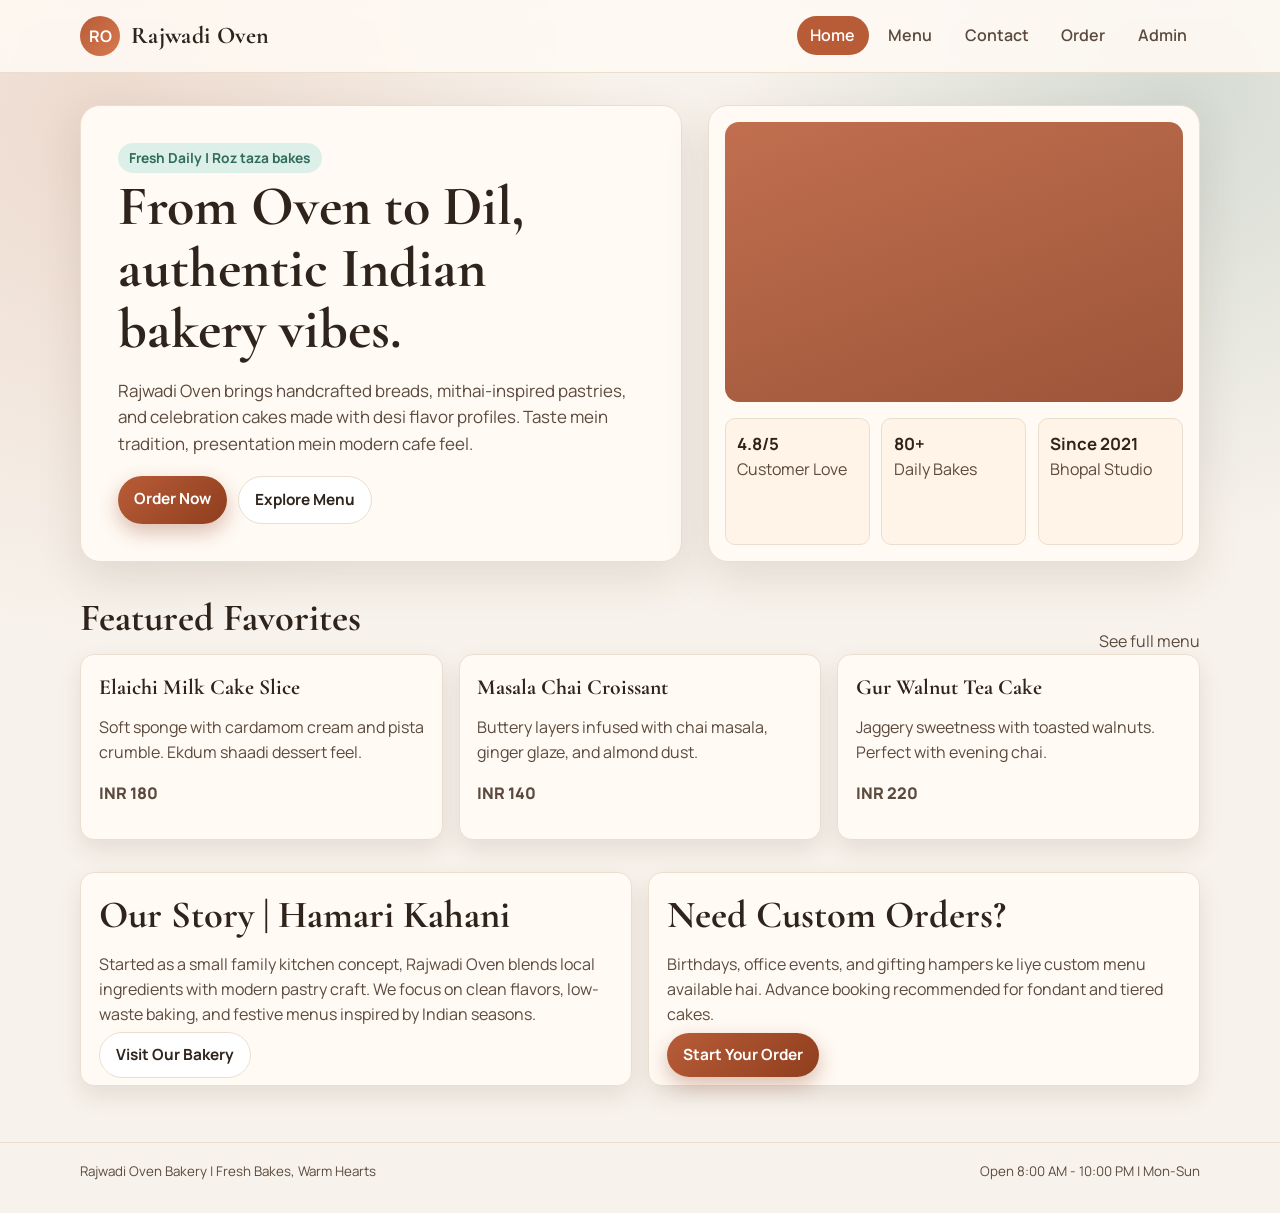
==== frontend/html/index.html @ 5b85b8dc "Initial commit: Indian Bakery project" ====
<!doctype html>
<html lang="en">
  <head>
    <meta charset="UTF-8" />
    <meta name="viewport" content="width=device-width, initial-scale=1.0" />
    <title>Rajwadi Oven | Indian Bakery</title>
    <link rel="preconnect" href="https://fonts.googleapis.com" />
    <link rel="preconnect" href="https://fonts.gstatic.com" crossorigin />
    <link href="https://fonts.googleapis.com/css2?family=Cormorant+Garamond:wght@600;700&family=Manrope:wght@400;500;600;700;800&display=swap" rel="stylesheet" />
    <link rel="stylesheet" href="../css/styles.css" />
  </head>
  <body>
    <header class="site-header">
      <div class="container nav-wrap">
        <a class="brand" href="index.html" aria-label="Bakery home">
          <span class="brand-badge" data-template="brand-initials">RO</span>
          <span class="brand-text" data-template="brand-name">Rajwadi Oven</span>
        </a>
        <button class="nav-toggle" data-nav-toggle aria-expanded="false" aria-controls="main-nav" aria-label="Toggle menu">Menu</button>
        <nav>
          <ul class="nav-menu" id="main-nav" data-nav-menu>
            <li><a class="nav-link active" href="index.html">Home</a></li>
            <li><a class="nav-link" href="menu.html">Menu</a></li>
            <li><a class="nav-link" href="contact.html">Contact</a></li>
            <li><a class="nav-link" href="order.html">Order</a></li>
            <li><a class="nav-link" href="admin.html">Admin</a></li>
          </ul>
        </nav>
      </div>
    </header>

    <main class="main">
      <div class="container">
        <section class="hero">
          <article class="hero-panel reveal">
            <span class="pill">Fresh Daily | Roz taza bakes</span>
            <h1 data-template="hero-tagline">From Oven to Dil, <br />authentic Indian bakery vibes.</h1>
            <p class="lead">
              Rajwadi Oven brings handcrafted breads, mithai-inspired pastries, and celebration cakes made with desi flavor profiles.
              Taste mein tradition, presentation mein modern cafe feel.
            </p>
            <div class="button-row">
              <a class="btn btn-primary" href="order.html">Order Now</a>
              <a class="btn btn-secondary" href="menu.html">Explore Menu</a>
            </div>
          </article>
          <aside class="hero-media reveal delay-1" aria-label="Bakery showcase">
            <div class="hero-media-art"></div>
            <div class="hero-stats">
              <div class="stat">
                <strong>4.8/5</strong>
                <div class="muted">Customer Love</div>
              </div>
              <div class="stat">
                <strong>80+</strong>
                <div class="muted">Daily Bakes</div>
              </div>
              <div class="stat">
                <strong>Since 2021</strong>
                <div class="muted"><span data-template="city">Bhopal</span> Studio</div>
              </div>
            </div>
          </aside>
        </section>

        <section class="section">
          <div class="section-header">
            <h2>Featured Favorites</h2>
            <a class="muted" href="menu.html">See full menu</a>
          </div>
          <div class="grid grid-3">
            <article class="card reveal delay-1">
              <h3>Elaichi Milk Cake Slice</h3>
              <p>Soft sponge with cardamom cream and pista crumble. Ekdum shaadi dessert feel.</p>
              <p class="price">INR 180</p>
            </article>
            <article class="card reveal delay-2">
              <h3>Masala Chai Croissant</h3>
              <p>Buttery layers infused with chai masala, ginger glaze, and almond dust.</p>
              <p class="price">INR 140</p>
            </article>
            <article class="card reveal delay-3">
              <h3>Gur Walnut Tea Cake</h3>
              <p>Jaggery sweetness with toasted walnuts. Perfect with evening chai.</p>
              <p class="price">INR 220</p>
            </article>
          </div>
        </section>

        <section class="section grid grid-2">
          <article class="card reveal">
            <h2>Our Story | Hamari Kahani</h2>
            <p>
              Started as a small family kitchen concept, Rajwadi Oven blends local ingredients with modern pastry craft.
              We focus on clean flavors, low-waste baking, and festive menus inspired by Indian seasons.
            </p>
            <a class="btn btn-secondary" href="contact.html">Visit Our Bakery</a>
          </article>
          <article class="card reveal delay-1" data-feature="custom-orders-card">
            <h2>Need Custom Orders?</h2>
            <p>
              Birthdays, office events, and gifting hampers ke liye custom menu available hai. Advance booking recommended for fondant and tiered cakes.
            </p>
            <a class="btn btn-primary" href="order.html">Start Your Order</a>
          </article>
        </section>
      </div>
    </main>

    <footer class="site-footer">
      <div class="container footer-wrap">
        <small><span data-template="brand-name">Rajwadi Oven</span> Bakery | Fresh Bakes, Warm Hearts</small>
        <small>Open 8:00 AM - 10:00 PM | Mon-Sun</small>
      </div>
    </footer>

    <script src="../js/template-config.js"></script>
    <script src="../js/script.js"></script>
  </body>
</html>
---- frontend/css/styles.css ----
:root {
  --bg: #f7f2eb;
  --surface: #fffaf4;
  --surface-strong: #fff4e7;
  --ink: #2f241c;
  --ink-soft: #5b4a3d;
  --brand: #b85c38;
  --brand-dark: #8f3e1e;
  --accent: #2f6b59;
  --accent-soft: #dcefe8;
  --ring: #f2bf62;
  --line: #eadfcf;
  --danger: #b3261e;
  --success: #1b7f4a;
  --radius-lg: 20px;
  --radius-md: 14px;
  --radius-sm: 10px;
  --shadow-soft: 0 16px 45px rgba(74, 50, 34, 0.12);
  --shadow-card: 0 10px 24px rgba(56, 39, 28, 0.1);
  --container: min(1120px, 92vw);
}

* {
  box-sizing: border-box;
}

html,
body {
  margin: 0;
  padding: 0;
}

body {
  font-family: "Manrope", "Segoe UI", sans-serif;
  color: var(--ink);
  background:
    radial-gradient(circle at 8% 10%, rgba(184, 92, 56, 0.16), transparent 32%),
    radial-gradient(circle at 92% 8%, rgba(47, 107, 89, 0.17), transparent 27%),
    var(--bg);
  line-height: 1.55;
}

img {
  max-width: 100%;
  height: auto;
  border-radius: var(--radius-md);
}

a {
  color: inherit;
  text-decoration: none;
}

.container {
  width: var(--container);
  margin: 0 auto;
}

.site-header {
  position: sticky;
  top: 0;
  z-index: 100;
  backdrop-filter: blur(8px);
  background: rgba(255, 250, 244, 0.88);
  border-bottom: 1px solid var(--line);
}

.nav-wrap {
  display: flex;
  align-items: center;
  justify-content: space-between;
  min-height: 72px;
  gap: 1rem;
}

.brand {
  display: flex;
  align-items: center;
  gap: 0.7rem;
}

.brand-badge {
  width: 40px;
  height: 40px;
  display: grid;
  place-items: center;
  border-radius: 50%;
  background: linear-gradient(135deg, var(--brand), #d77a4f);
  color: #fff;
  font-weight: 700;
}

.brand-text {
  font-family: "Cormorant Garamond", Georgia, serif;
  font-size: 1.5rem;
  font-weight: 700;
  letter-spacing: 0.3px;
}

.nav-toggle {
  display: none;
  border: 1px solid var(--line);
  background: #fff;
  border-radius: var(--radius-sm);
  padding: 0.45rem 0.65rem;
  cursor: pointer;
}

.nav-menu {
  display: flex;
  list-style: none;
  margin: 0;
  padding: 0;
  gap: 0.4rem;
}

.nav-link {
  padding: 0.52rem 0.82rem;
  border-radius: 999px;
  color: var(--ink-soft);
  font-weight: 600;
  transition: background-color 0.2s ease, color 0.2s ease;
}

.nav-link:hover,
.nav-link:focus-visible {
  background: #fff;
  color: var(--ink);
}

.nav-link.active {
  background: var(--brand);
  color: #fff;
}

.main {
  padding: 2rem 0 3.5rem;
}

.hero {
  display: grid;
  grid-template-columns: 1.1fr 0.9fr;
  gap: 1.6rem;
  align-items: stretch;
}

.hero-panel,
.hero-media {
  background: var(--surface);
  border: 1px solid var(--line);
  border-radius: var(--radius-lg);
  box-shadow: var(--shadow-soft);
}

.hero-panel {
  padding: 2.3rem;
}

.pill {
  display: inline-flex;
  align-items: center;
  gap: 0.4rem;
  background: var(--accent-soft);
  color: var(--accent);
  border-radius: 999px;
  padding: 0.28rem 0.72rem;
  font-size: 0.86rem;
  font-weight: 700;
}

h1,
h2,
h3 {
  font-family: "Cormorant Garamond", Georgia, serif;
  margin-top: 0.2rem;
  margin-bottom: 0.9rem;
  line-height: 1.1;
}

h1 {
  font-size: clamp(2rem, 4.6vw, 3.5rem);
}

h2 {
  font-size: clamp(1.55rem, 3vw, 2.4rem);
}

h3 {
  font-size: 1.35rem;
}

.lead {
  font-size: 1.06rem;
  color: var(--ink-soft);
  max-width: 56ch;
}

.button-row {
  display: flex;
  flex-wrap: wrap;
  gap: 0.7rem;
  margin-top: 1.2rem;
}

.btn {
  border: 0;
  border-radius: 999px;
  padding: 0.7rem 1rem;
  font-weight: 700;
  font-size: 0.96rem;
  cursor: pointer;
  transition: transform 0.15s ease, box-shadow 0.2s ease;
}

.btn:hover,
.btn:focus-visible {
  transform: translateY(-1px);
}

.btn-primary {
  background: linear-gradient(135deg, var(--brand), var(--brand-dark));
  color: #fff;
  box-shadow: 0 8px 20px rgba(143, 62, 30, 0.32);
}

.btn-secondary {
  background: #fff;
  color: var(--ink);
  border: 1px solid var(--line);
}

.hero-media {
  padding: 1rem;
  display: grid;
  grid-template-rows: auto 1fr;
  gap: 1rem;
}

.hero-media-art {
  min-height: 280px;
  border-radius: var(--radius-md);
  background:
    linear-gradient(160deg, rgba(184, 92, 56, 0.88), rgba(143, 62, 30, 0.88)),
    url("https://images.unsplash.com/photo-1495474472287-4d71bcdd2085?auto=format&fit=crop&w=1200&q=80") center/cover;
}

.hero-stats {
  display: grid;
  grid-template-columns: repeat(3, 1fr);
  gap: 0.7rem;
}

.stat {
  background: var(--surface-strong);
  border: 1px solid var(--line);
  border-radius: var(--radius-sm);
  padding: 0.72rem;
}

.stat strong {
  font-size: 1.05rem;
}

.section {
  margin-top: 2rem;
}

.section-header {
  display: flex;
  align-items: end;
  justify-content: space-between;
  gap: 1rem;
}

.grid {
  display: grid;
  gap: 1rem;
}

.grid-3 {
  grid-template-columns: repeat(3, minmax(0, 1fr));
}

.grid-2 {
  grid-template-columns: repeat(2, minmax(0, 1fr));
}

.card {
  background: var(--surface);
  border: 1px solid var(--line);
  border-radius: var(--radius-md);
  box-shadow: var(--shadow-card);
  padding: 1.1rem;
}

.card p {
  color: var(--ink-soft);
}

.price {
  font-weight: 800;
  color: var(--brand-dark);
}

.muted {
  color: var(--ink-soft);
}

.contact-list {
  list-style: none;
  margin: 0;
  padding: 0;
  display: grid;
  gap: 0.8rem;
}

.contact-list li {
  background: var(--surface);
  border: 1px solid var(--line);
  border-radius: var(--radius-sm);
  padding: 0.75rem;
}

.map-placeholder {
  min-height: 240px;
  border-radius: var(--radius-md);
  border: 1px dashed #c9b8a5;
  background:
    linear-gradient(45deg, rgba(47, 107, 89, 0.08), rgba(184, 92, 56, 0.08)),
    repeating-linear-gradient(90deg, transparent, transparent 14px, rgba(47, 107, 89, 0.08) 14px, rgba(47, 107, 89, 0.08) 16px);
  display: grid;
  place-items: center;
  text-align: center;
  color: var(--ink-soft);
  padding: 1rem;
}

.form {
  display: grid;
  gap: 1rem;
}

.form-grid {
  display: grid;
  grid-template-columns: repeat(2, minmax(0, 1fr));
  gap: 0.9rem;
}

.full-width {
  grid-column: 1 / -1;
}

label {
  display: grid;
  gap: 0.42rem;
  font-weight: 700;
  font-size: 0.95rem;
}

.form-grid > label {
  align-content: start;
  grid-template-rows: auto minmax(44px, auto) 1.1rem;
}

.order-adder-wrap,
.order-cart,
.schedule-fields {
  background: #fff;
  border: 1px solid var(--line);
  border-radius: var(--radius-sm);
  padding: 0.85rem;
}

.order-adder-wrap h3,
.order-cart h3 {
  margin-top: 0;
}

.order-add-row {
  display: grid;
  grid-template-columns: 1.3fr 0.8fr auto;
  gap: 0.8rem;
  align-items: end;
}

.inline-field {
  display: grid;
  gap: 0.4rem;
  font-weight: 700;
  font-size: 0.95rem;
}

.schedule-fields .form-grid {
  margin-bottom: 0.7rem;
}

input,
select,
textarea {
  width: 100%;
  font: inherit;
  color: inherit;
  padding: 0.68rem 0.72rem;
  border-radius: 10px;
  border: 1px solid #d8c8b6;
  background: #fff;
}

input,
select {
  min-height: 44px;
}

input:focus,
select:focus,
textarea:focus {
  outline: 3px solid rgba(242, 191, 98, 0.45);
  border-color: var(--ring);
}

.field-error {
  color: var(--danger);
  font-size: 0.82rem;
  min-height: 1.1rem;
}

.form-status {
  min-height: 1.4rem;
  font-weight: 700;
}

.form-status.success {
  color: var(--success);
}

.form-status.error {
  color: var(--danger);
}

.order-builder-list {
  list-style: none;
  margin: 0.6rem 0 0;
  padding: 0;
  display: grid;
  gap: 0.55rem;
}

.order-builder-list li {
  border: 1px solid var(--line);
  border-radius: var(--radius-sm);
  background: #fff;
  padding: 0.55rem 0.7rem;
  display: flex;
  align-items: center;
  justify-content: space-between;
  gap: 0.7rem;
}

.menu-add-btn {
  margin-top: 0.4rem;
}

.selected-item-name {
  font-weight: 600;
}

.qty-controls {
  display: inline-flex;
  align-items: center;
  gap: 0.4rem;
}

.qty-btn {
  min-width: 32px;
  min-height: 32px;
  border: 1px solid #d8c8b6;
  border-radius: 8px;
  background: #fff;
  cursor: pointer;
  font-weight: 700;
  line-height: 1;
}

.qty-btn:hover,
.qty-btn:focus-visible {
  border-color: var(--brand);
  outline: none;
}

.qty-remove {
  color: var(--danger);
}

.is-disabled {
  pointer-events: none;
  opacity: 0.55;
}

.admin-list {
  display: grid;
  gap: 0.8rem;
}

.admin-item-grid {
  display: grid;
  grid-template-columns: repeat(4, minmax(0, 1fr));
  gap: 0.8rem;
}

.admin-item code {
  background: #f2ebdf;
  border-radius: 6px;
  padding: 0.1rem 0.3rem;
}

.site-footer {
  border-top: 1px solid var(--line);
  padding: 1.1rem 0 2rem;
  color: var(--ink-soft);
}

.footer-wrap {
  display: flex;
  justify-content: space-between;
  gap: 1rem;
  flex-wrap: wrap;
}

.reveal {
  opacity: 0;
  transform: translateY(16px);
  animation: rise 0.75s ease forwards;
}

.reveal.delay-1 {
  animation-delay: 0.08s;
}

.reveal.delay-2 {
  animation-delay: 0.16s;
}

.reveal.delay-3 {
  animation-delay: 0.24s;
}

@keyframes rise {
  to {
    opacity: 1;
    transform: translateY(0);
  }
}

@media (max-width: 900px) {
  .hero,
  .grid-3,
  .grid-2,
  .form-grid {
    grid-template-columns: 1fr;
  }

  .order-add-row {
    grid-template-columns: 1fr;
  }

  .admin-item-grid {
    grid-template-columns: 1fr;
  }

  .hero-media-art {
    min-height: 220px;
  }

  .hero-stats {
    grid-template-columns: 1fr 1fr;
  }
}

@media (max-width: 760px) {
  .nav-toggle {
    display: inline-flex;
  }

  .nav-menu {
    position: absolute;
    top: 72px;
    right: 4vw;
    width: min(260px, 90vw);
    padding: 0.7rem;
    border-radius: var(--radius-md);
    background: var(--surface);
    border: 1px solid var(--line);
    box-shadow: var(--shadow-soft);
    flex-direction: column;
    display: none;
  }

  .nav-menu.open {
    display: flex;
  }
}

@media (prefers-reduced-motion: reduce) {
  * {
    animation-duration: 0.01ms !important;
    animation-iteration-count: 1 !important;
    transition-duration: 0.01ms !important;
    scroll-behavior: auto !important;
  }
}
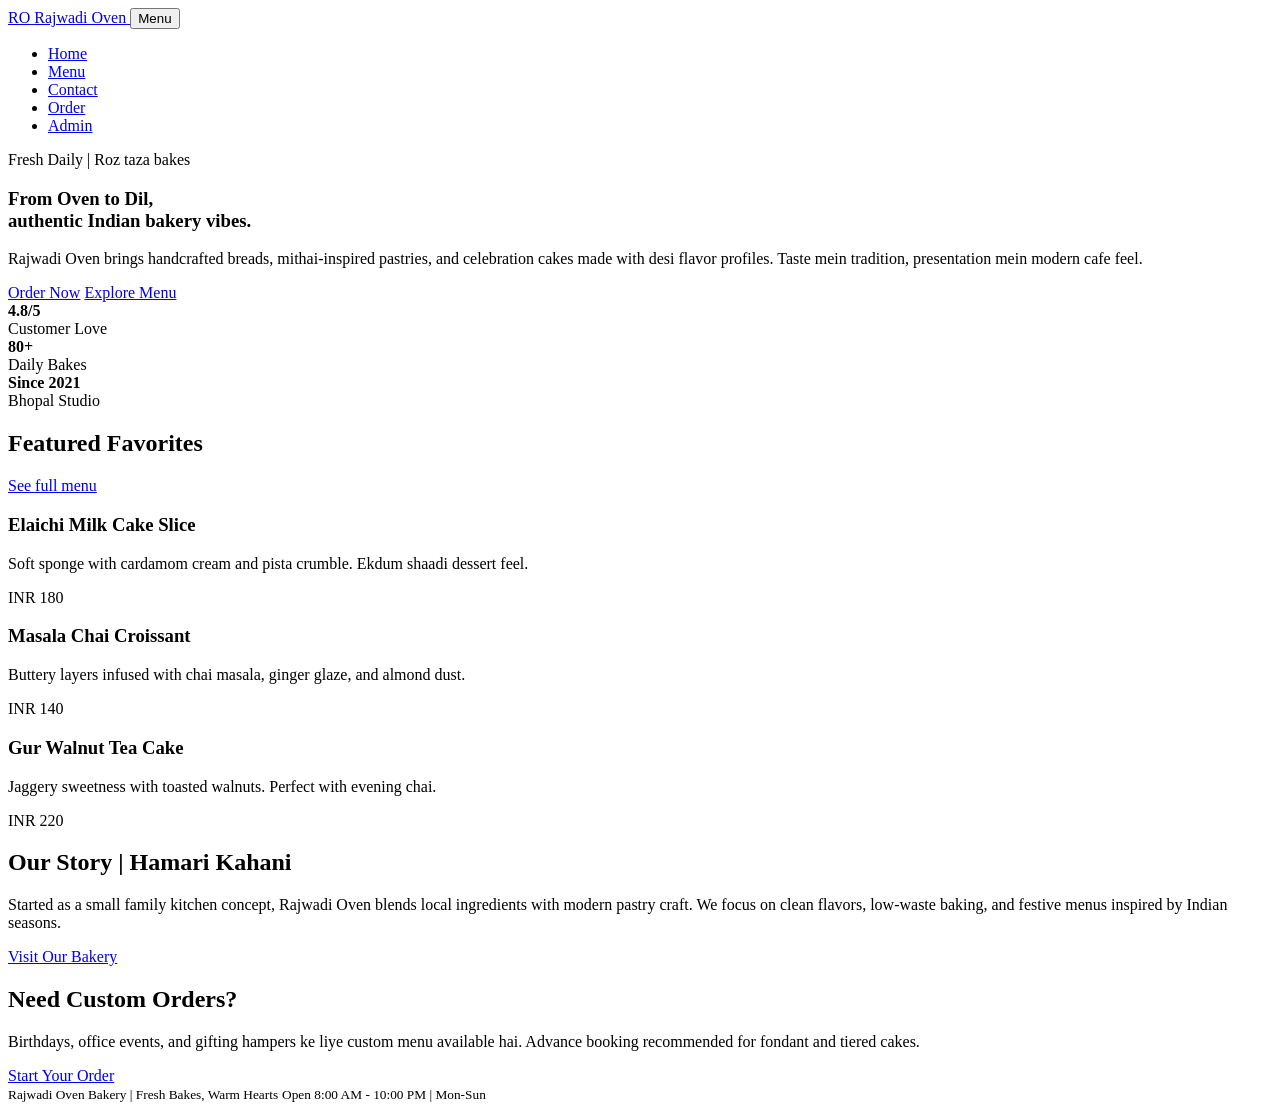
==== commit 906818ba: "reordering of pages" ====
--- a/frontend/html/index.html
+++ b/frontend/html/index.html
@@ -7,7 +7,7 @@
     <link rel="preconnect" href="https://fonts.googleapis.com" />
     <link rel="preconnect" href="https://fonts.gstatic.com" crossorigin />
     <link href="https://fonts.googleapis.com/css2?family=Cormorant+Garamond:wght@600;700&family=Manrope:wght@400;500;600;700;800&display=swap" rel="stylesheet" />
-    <link rel="stylesheet" href="../css/styles.css" />
+    <link rel="stylesheet" href="/styles.css" />
   </head>
   <body>
     <header class="site-header">
@@ -114,7 +114,7 @@
       </div>
     </footer>
 
-    <script src="../js/template-config.js"></script>
-    <script src="../js/script.js"></script>
+    <script src="/template-config.js"></script>
+    <script src="/script.js"></script>
   </body>
 </html>
